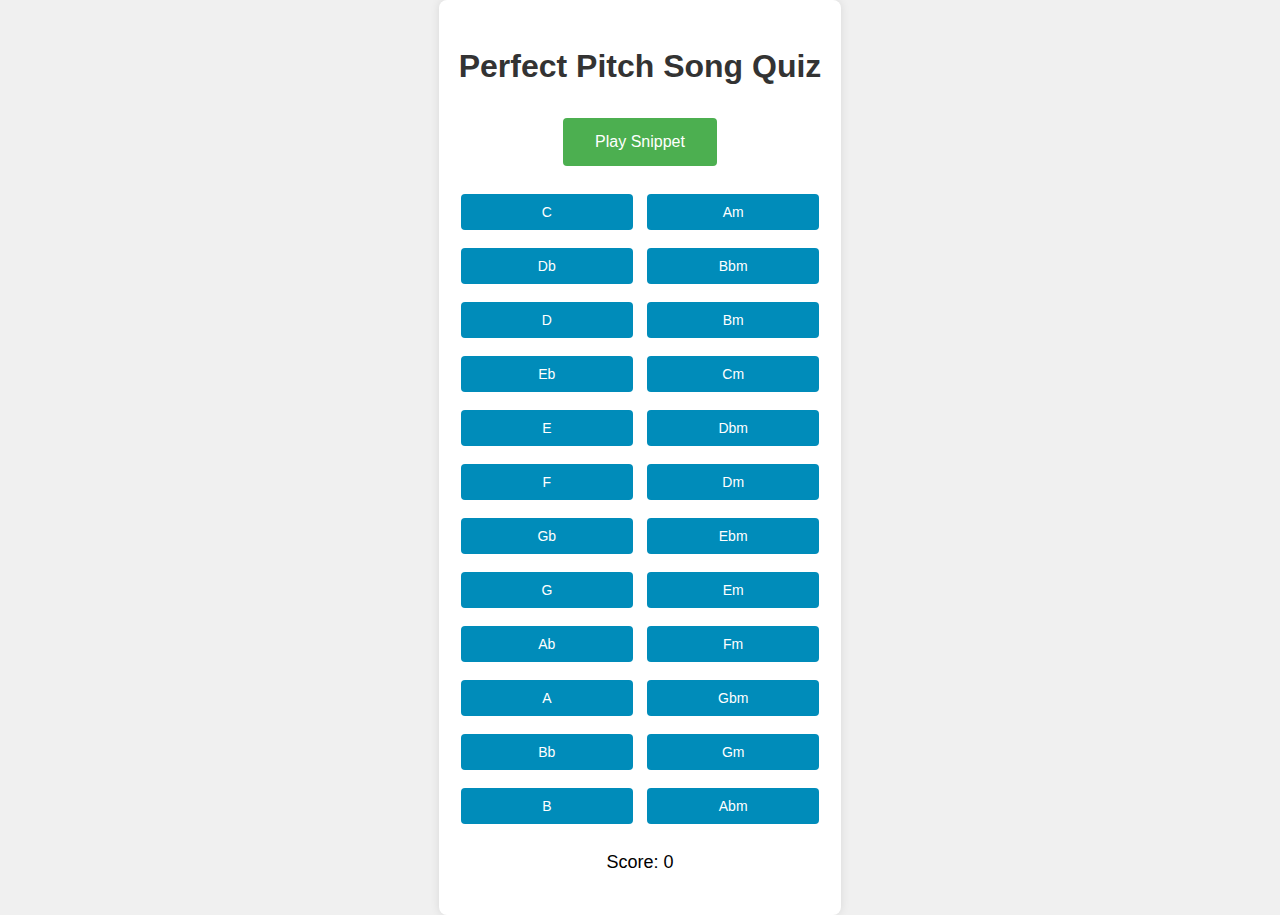
==== index.html @ 4c424f74 "Add files via upload" ====
<!DOCTYPE html>
<html lang="en">
  <head>
    <meta charset="UTF-8" />
    <meta name="viewport" content="width=device-width, initial-scale=1.0" />
    <title>Perfect Pitch Song Quiz</title>
    <link rel="stylesheet" href="styles.css" />
  </head>
  <body>
    <div class="container">
      <h1>Perfect Pitch Song Quiz</h1>
      <div id="quiz-container">
        <button id="play-button">Play Snippet</button>
        <div id="key-choices"></div>
        <p id="feedback"></p>
        <p id="score">Score: <span id="score-value">0</span></p>
      </div>
    </div>
    <script src="script.js"></script>
  </body>
</html>
---- styles.css ----
body {
  font-family: Arial, sans-serif;
  line-height: 1.6;
  margin: 0;
  padding: 0;
  display: flex;
  justify-content: center;
  align-items: center;
  min-height: 100vh;
  background-color: #f0f0f0;
}

.container {
  background-color: white;
  border-radius: 8px;
  padding: 20px;
  box-shadow: 0 0 10px rgba(0, 0, 0, 0.1);
  text-align: center;
}

h1 {
  color: #333;
}

#play-button {
  background-color: #4caf50;
  border: none;
  color: white;
  padding: 15px 32px;
  text-align: center;
  text-decoration: none;
  display: inline-block;
  font-size: 16px;
  margin: 4px 2px;
  cursor: pointer;
  border-radius: 4px;
}

#key-choices {
  display: grid;
  grid-template-columns: repeat(2, 1fr);
  gap: 10px;
  margin-top: 20px;
}

.key-button {
  background-color: #008cba;
  border: none;
  color: white;
  padding: 10px 20px;
  text-align: center;
  text-decoration: none;
  display: inline-block;
  font-size: 14px;
  margin: 4px 2px;
  cursor: pointer;
  border-radius: 4px;
}

#feedback {
  font-weight: bold;
  margin-top: 20px;
}

#score {
  margin-top: 20px;
  font-size: 18px;
}
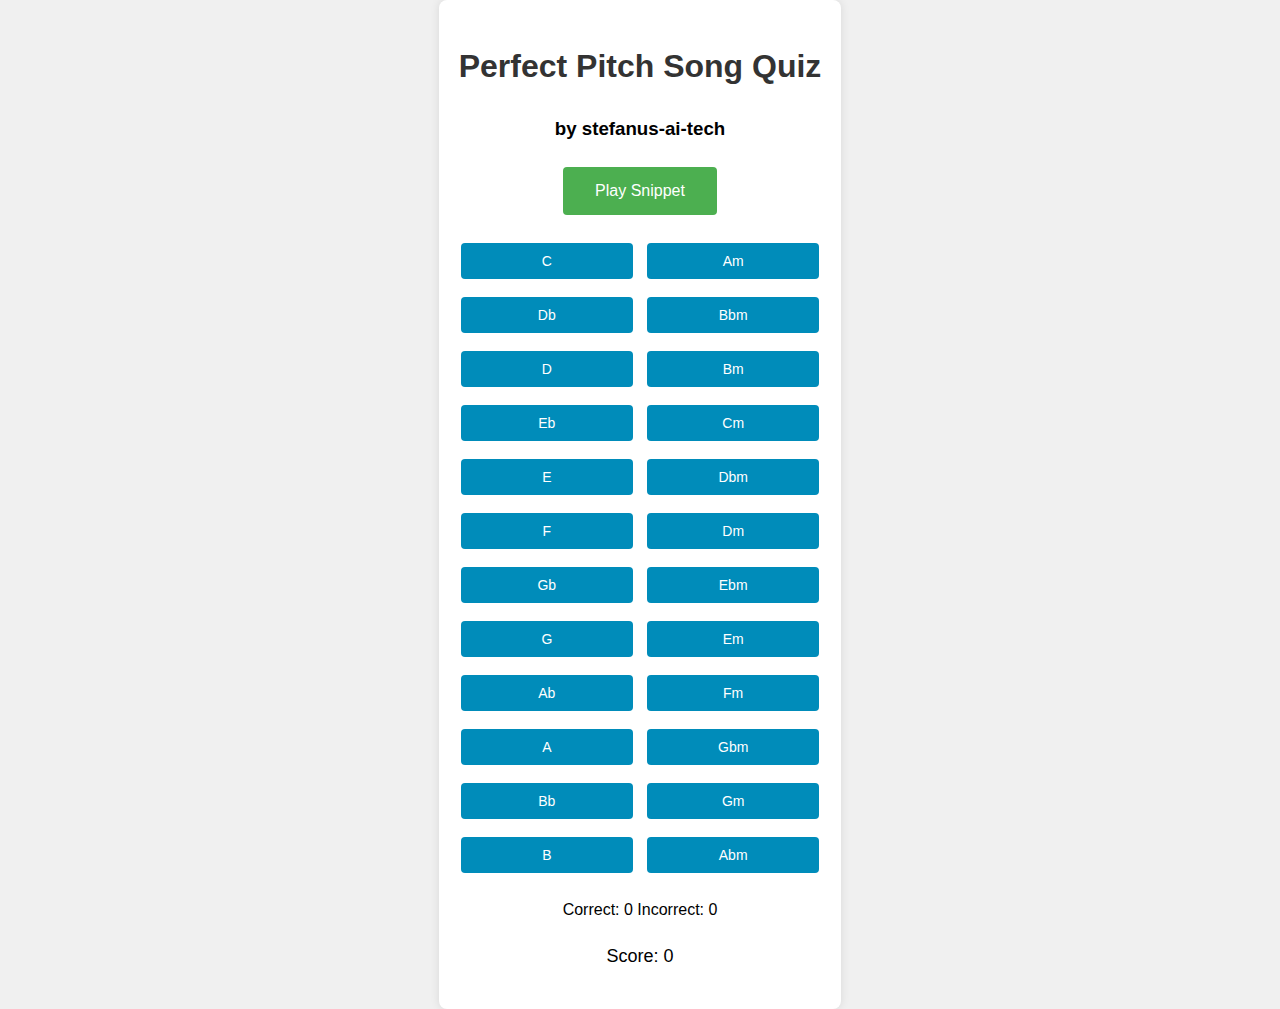
==== commit 2cba4281: "Update index.html" ====
--- a/index.html
+++ b/index.html
@@ -9,10 +9,19 @@
   <body>
     <div class="container">
       <h1>Perfect Pitch Song Quiz</h1>
+      <h3>by stefanus-ai-tech</h3>
       <div id="quiz-container">
         <button id="play-button">Play Snippet</button>
         <div id="key-choices"></div>
         <p id="feedback"></p>
+        <div class="score-container">
+          <span class="score-item"
+            >Correct: <span id="correct-count">0</span></span
+          >
+          <span class="score-item"
+            >Incorrect: <span id="incorrect-count">0</span></span
+          >
+        </div>
         <p id="score">Score: <span id="score-value">0</span></p>
       </div>
     </div>
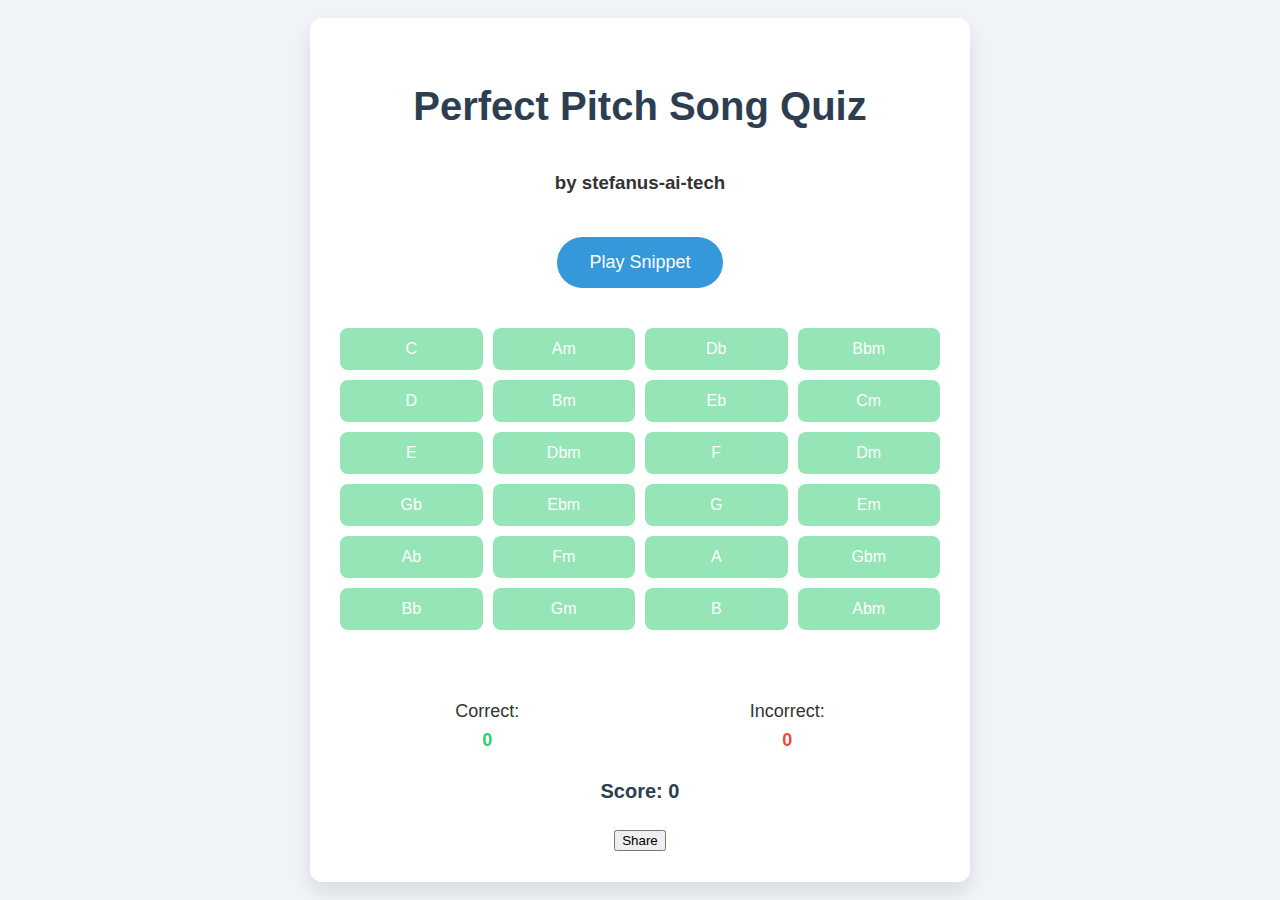
==== commit 12edfbbe: "Update index.html" ====
--- a/index.html
+++ b/index.html
@@ -23,6 +23,7 @@
           >
         </div>
         <p id="score">Score: <span id="score-value">0</span></p>
+        <button id="share-button">Share</button>
       </div>
     </div>
     <script src="script.js"></script>
--- a/styles.css
+++ b/styles.css
@@ -1,5 +1,5 @@
 body {
-  font-family: Arial, sans-serif;
+  font-family: 'Segoe UI', Tahoma, Geneva, Verdana, sans-serif;
   line-height: 1.6;
   margin: 0;
   padding: 0;
@@ -7,62 +7,104 @@
   justify-content: center;
   align-items: center;
   min-height: 100vh;
-  background-color: #f0f0f0;
+  background-color: #f0f4f8;
+  color: #333;
 }
 
 .container {
   background-color: white;
-  border-radius: 8px;
-  padding: 20px;
-  box-shadow: 0 0 10px rgba(0, 0, 0, 0.1);
+  border-radius: 12px;
+  padding: 30px;
+  box-shadow: 0 10px 20px rgba(0, 0, 0, 0.1);
   text-align: center;
+  max-width: 600px;
+  width: 90%;
 }
 
 h1 {
-  color: #333;
+  color: #2c3e50;
+  margin-bottom: 30px;
+  font-size: 2.5em;
 }
 
 #play-button {
-  background-color: #4caf50;
+  background-color: #3498db;
   border: none;
   color: white;
   padding: 15px 32px;
   text-align: center;
   text-decoration: none;
   display: inline-block;
-  font-size: 16px;
-  margin: 4px 2px;
+  font-size: 18px;
+  margin: 20px 0;
   cursor: pointer;
-  border-radius: 4px;
+  border-radius: 50px;
+  transition: background-color 0.3s ease;
+}
+
+#play-button:hover {
+  background-color: #2980b9;
 }
 
 #key-choices {
   display: grid;
-  grid-template-columns: repeat(2, 1fr);
+  grid-template-columns: repeat(4, 1fr);
   gap: 10px;
   margin-top: 20px;
 }
 
 .key-button {
-  background-color: #008cba;
+  background-color: #2ecc71;
   border: none;
   color: white;
-  padding: 10px 20px;
+  padding: 12px;
   text-align: center;
   text-decoration: none;
   display: inline-block;
-  font-size: 14px;
-  margin: 4px 2px;
+  font-size: 16px;
   cursor: pointer;
-  border-radius: 4px;
+  border-radius: 8px;
+  transition: background-color 0.3s ease, transform 0.1s ease;
+}
+
+.key-button:hover {
+  background-color: #27ae60;
+  transform: scale(1.05);
 }
 
 #feedback {
   font-weight: bold;
   margin-top: 20px;
+  font-size: 18px;
+  min-height: 27px;
 }
 
 #score {
   margin-top: 20px;
+  font-size: 20px;
+  font-weight: bold;
+  color: #2c3e50;
+}
+
+.score-container {
+  display: flex;
+  justify-content: space-around;
+  margin-top: 20px;
   font-size: 18px;
 }
+
+.score-item {
+  display: flex;
+  flex-direction: column;
+  align-items: center;
+}
+
+#correct-count {
+  color: #2ecc71;
+  font-weight: bold;
+}
+
+#incorrect-count {
+  color: #e74c3c;
+  font-weight: bold;
+}
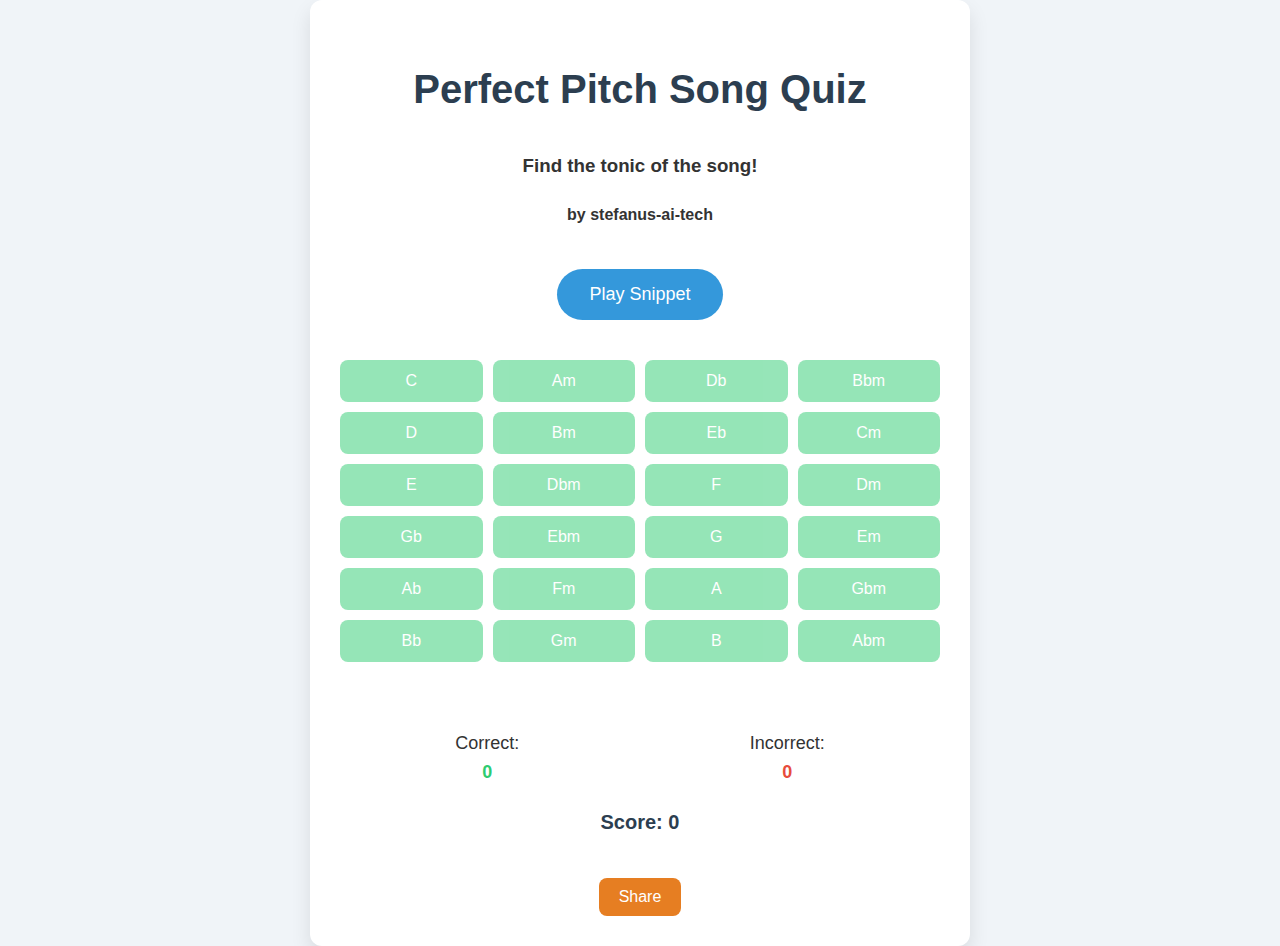
==== commit b9eb5fbe: "Update index.html" ====
--- a/index.html
+++ b/index.html
@@ -9,10 +9,14 @@
   <body>
     <div class="container">
       <h1>Perfect Pitch Song Quiz</h1>
-      <h3>by stefanus-ai-tech</h3>
+      <h3>Find the tonic of the song!</h3>
+      <h4>by stefanus-ai-tech</h4>
       <div id="quiz-container">
         <button id="play-button">Play Snippet</button>
-        <div id="key-choices"></div>
+        <div id="key-choices">
+          <div id="major-keys"></div>
+          <div id="minor-keys"></div>
+        </div>
         <p id="feedback"></p>
         <div class="score-container">
           <span class="score-item"
--- a/styles.css
+++ b/styles.css
@@ -9,6 +9,26 @@
   min-height: 100vh;
   background-color: #f0f4f8;
   color: #333;
+}
+
+/* Add this CSS to style the Share button */
+#share-button {
+  background-color: #e67e22;
+  border: none;
+  color: white;
+  padding: 10px 20px;
+  text-align: center;
+  text-decoration: none;
+  display: inline-block;
+  font-size: 16px;
+  margin-top: 20px;
+  cursor: pointer;
+  border-radius: 8px;
+  transition: background-color 0.3s ease;
+}
+
+#share-button:hover {
+  background-color: #d35400;
 }
 
 .container {
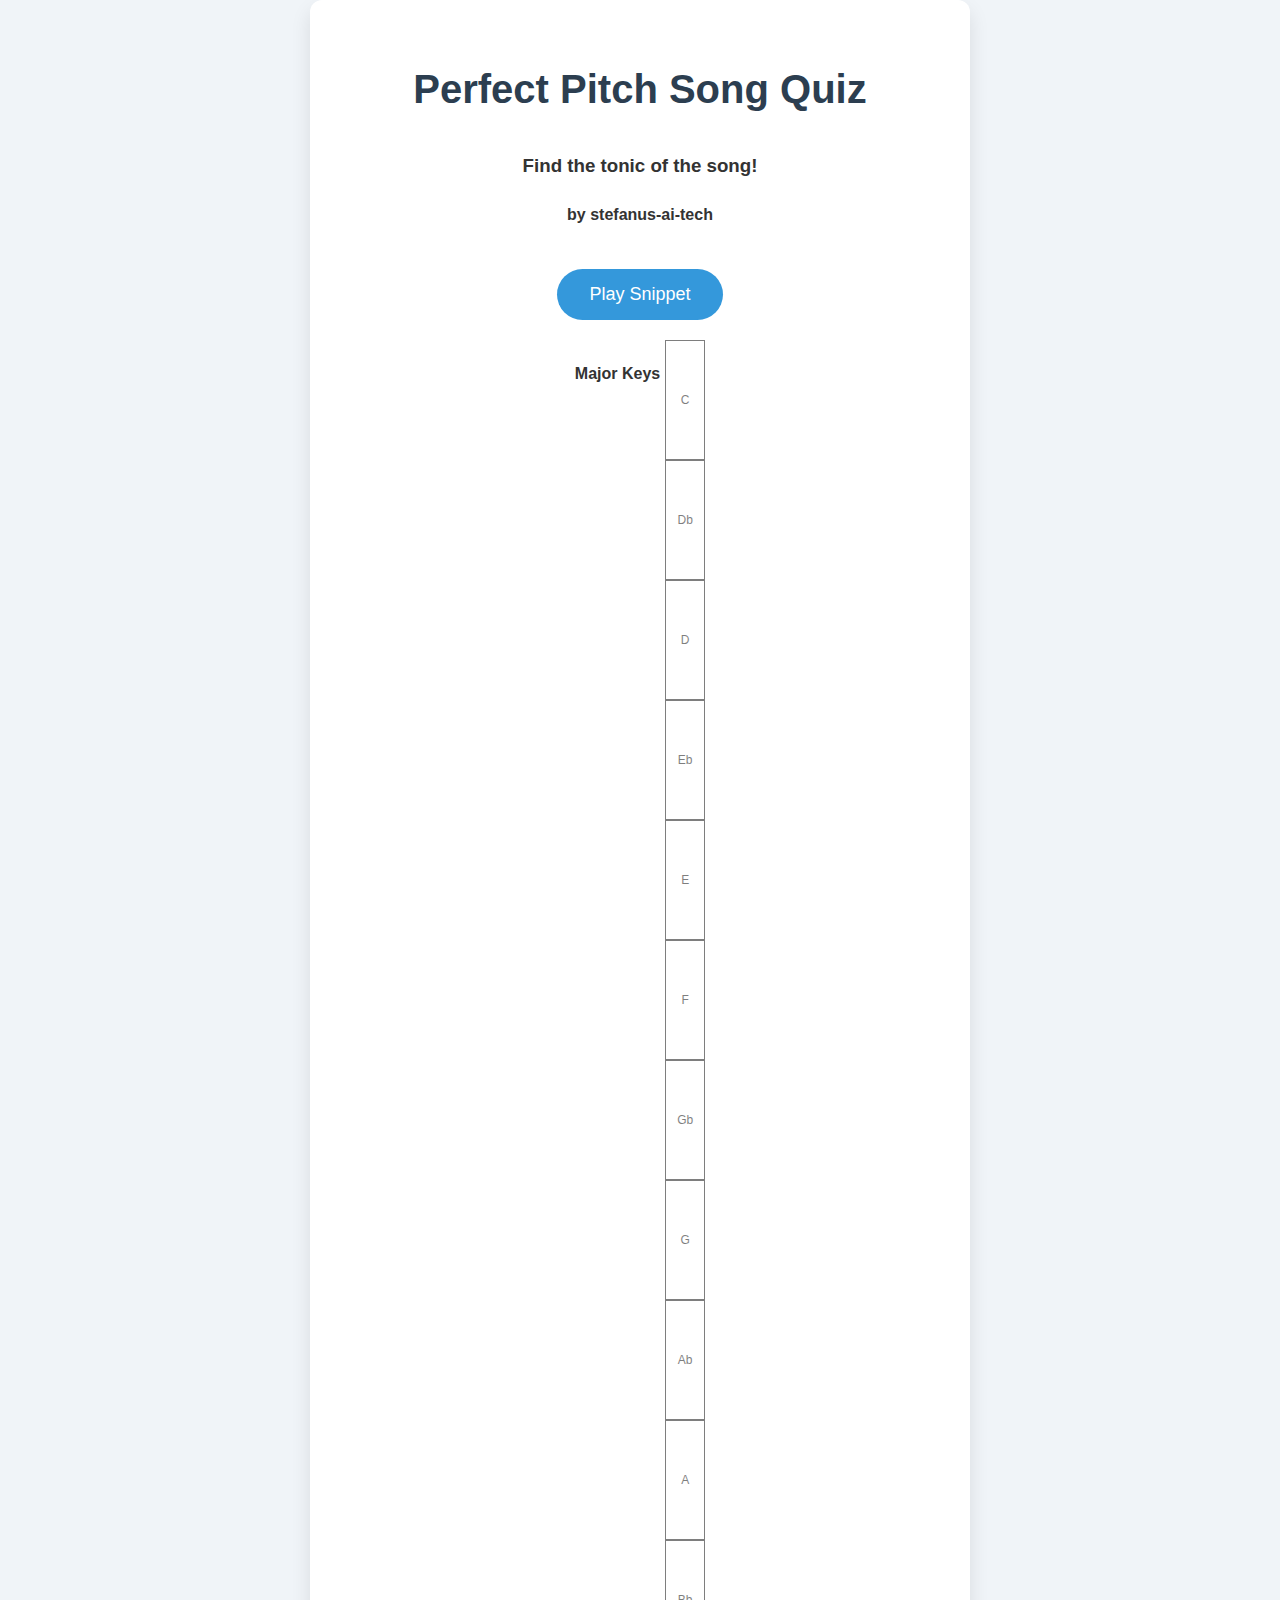
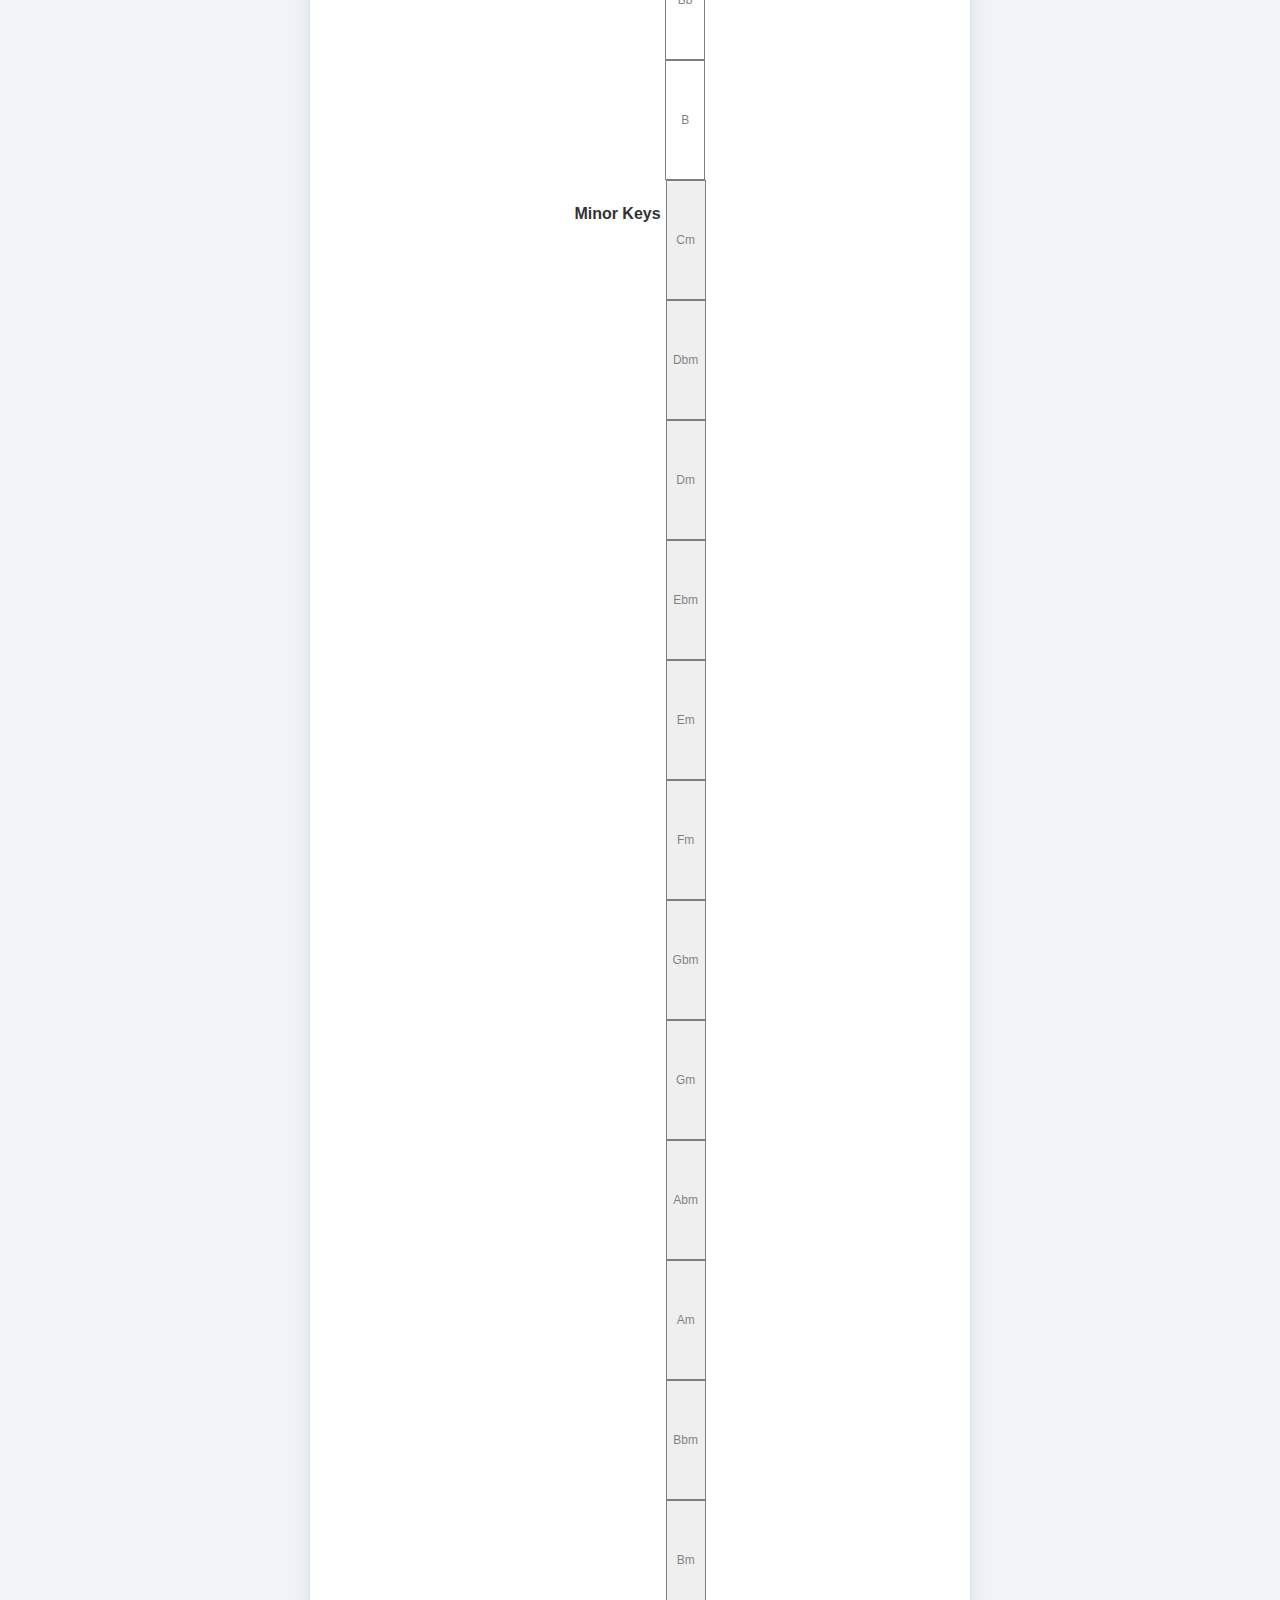
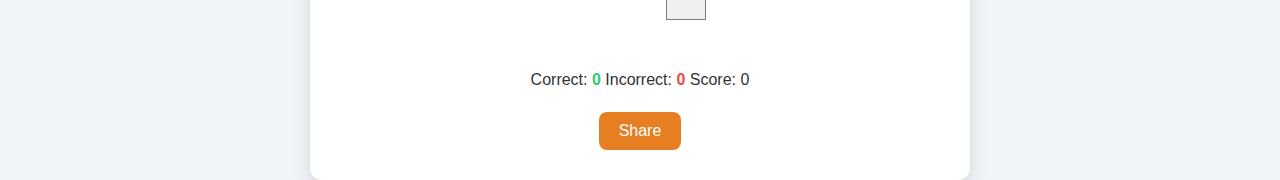
==== commit 5621ff32: "Update index.html" ====
--- a/index.html
+++ b/index.html
@@ -13,20 +13,22 @@
       <h4>by stefanus-ai-tech</h4>
       <div id="quiz-container">
         <button id="play-button">Play Snippet</button>
-        <div id="key-choices">
-          <div id="major-keys"></div>
-          <div id="minor-keys"></div>
+        <div id="key-choices-container">
+          <div id="major-keys">
+            <h4>Major Keys</h4>
+            <div class="keys-column"></div>
+          </div>
+          <div id="minor-keys">
+            <h4>Minor Keys</h4>
+            <div class="keys-column"></div>
+          </div>
         </div>
-        <p id="feedback"></p>
-        <div class="score-container">
-          <span class="score-item"
-            >Correct: <span id="correct-count">0</span></span
-          >
-          <span class="score-item"
-            >Incorrect: <span id="incorrect-count">0</span></span
-          >
+        <div id="feedback"></div>
+        <div id="score-container">
+          <span>Correct: <span id="correct-count">0</span></span>
+          <span>Incorrect: <span id="incorrect-count">0</span></span>
+          <span>Score: <span id="score-value">0</span></span>
         </div>
-        <p id="score">Score: <span id="score-value">0</span></p>
         <button id="share-button">Share</button>
       </div>
     </div>
--- a/styles.css
+++ b/styles.css
@@ -67,29 +67,69 @@
 }
 
 #key-choices {
-  display: grid;
-  grid-template-columns: repeat(4, 1fr);
-  gap: 10px;
+  display: flex;
+  flex-direction: column;
+  gap: 20px;
   margin-top: 20px;
 }
 
+#major-keys,
+#minor-keys {
+  display: flex;
+  justify-content: center;
+  gap: 5px;
+}
+
 .key-button {
-  background-color: #2ecc71;
-  border: none;
-  color: white;
-  padding: 12px;
+  background-color: #ffffff;
+  border: 1px solid #000000;
+  color: #000000;
+  padding: 2px;
   text-align: center;
   text-decoration: none;
-  display: inline-block;
-  font-size: 16px;
+  display: flex;
+  justify-content: center;
+  align-items: center;
+  font-size: 12px; /* Reduced font size */
   cursor: pointer;
-  border-radius: 8px;
   transition: background-color 0.3s ease, transform 0.1s ease;
+  width: 40px;
+  height: 120px;
+}
+
+.key-button span {
+  /* Remove vertical orientation styles */
+  transform: none;
+  writing-mode: horizontal-tb;
+  text-orientation: mixed;
 }
 
 .key-button:hover {
-  background-color: #27ae60;
+  background-color: #f0f0f0;
   transform: scale(1.05);
+}
+
+.key-button.major-key {
+  background-color: #ffffff;
+}
+
+.key-button.minor-key {
+  background-color: #e0e0e0;
+}
+
+h3 {
+  margin-bottom: 10px;
+  color: #333;
+}
+
+/* Adjust the layout for smaller screens */
+@media (max-width: 600px) {
+  .key-button {
+    padding: 10px 5px;
+    font-size: 12px;
+    width: 30px;
+    height: 90px;
+  }
 }
 
 #feedback {
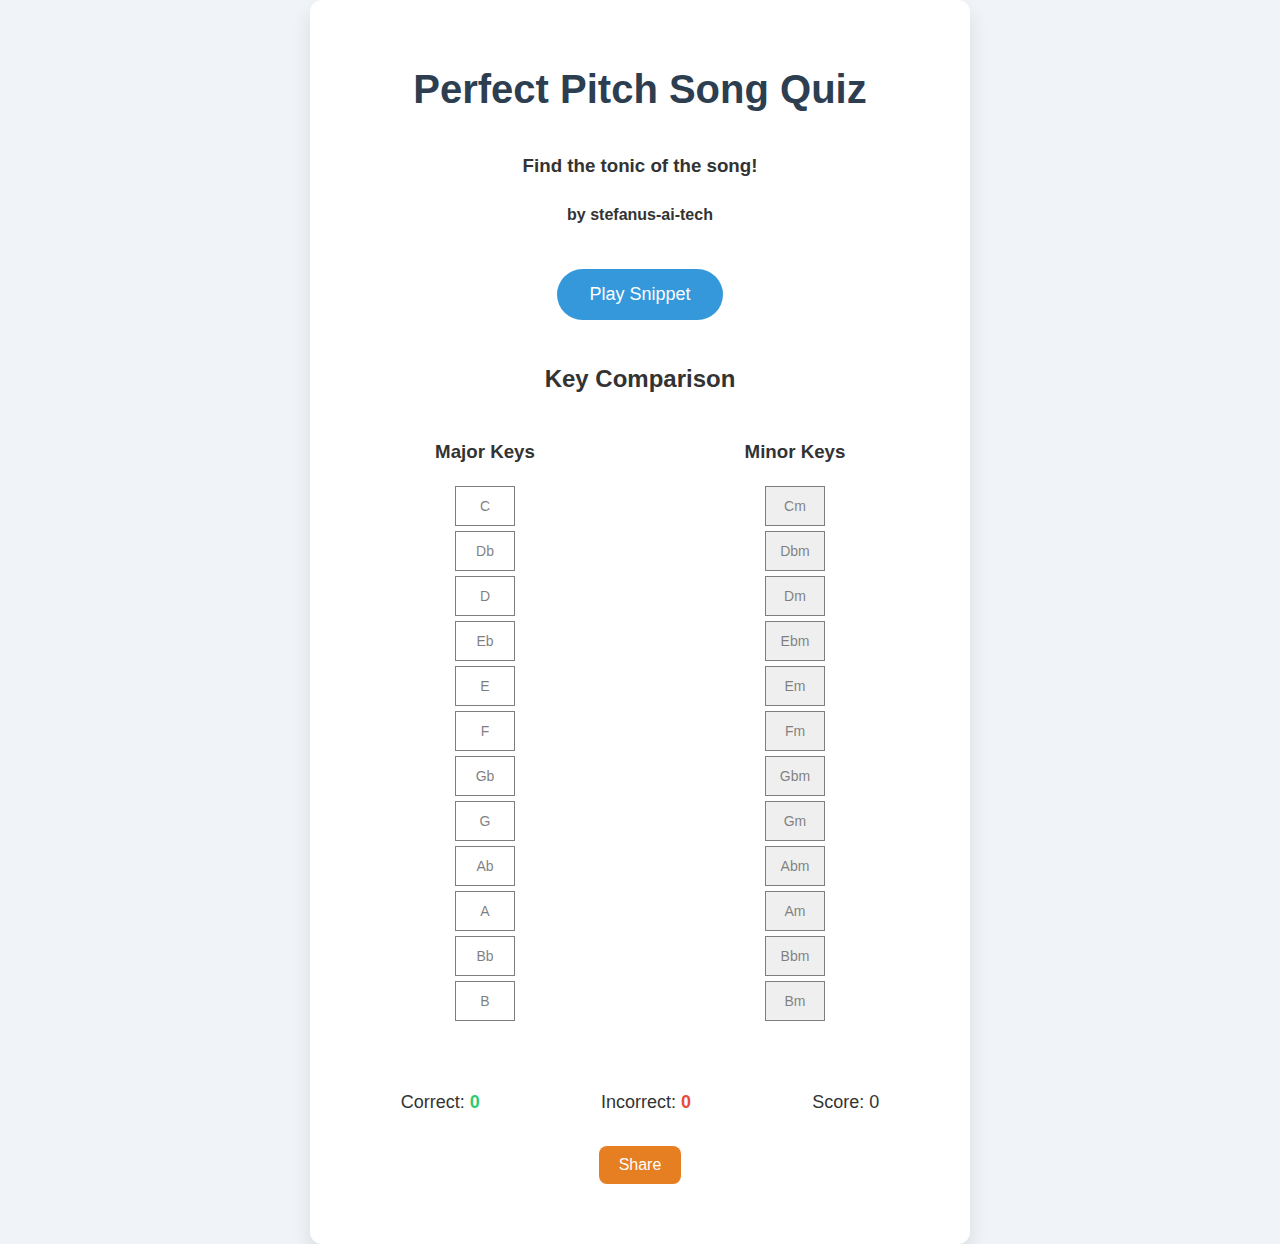
==== commit c51b79d8: "Update index.html" ====
--- a/index.html
+++ b/index.html
@@ -13,14 +13,17 @@
       <h4>by stefanus-ai-tech</h4>
       <div id="quiz-container">
         <button id="play-button">Play Snippet</button>
-        <div id="key-choices-container">
-          <div id="major-keys">
-            <h4>Major Keys</h4>
-            <div class="keys-column"></div>
-          </div>
-          <div id="minor-keys">
-            <h4>Minor Keys</h4>
-            <div class="keys-column"></div>
+        <div id="key-comparison">
+          <h2>Key Comparison</h2>
+          <div id="key-choices-container">
+            <div id="major-keys">
+              <h3>Major Keys</h3>
+              <div class="keys-column"></div>
+            </div>
+            <div id="minor-keys">
+              <h3>Minor Keys</h3>
+              <div class="keys-column"></div>
+            </div>
           </div>
         </div>
         <div id="feedback"></div>
--- a/styles.css
+++ b/styles.css
@@ -39,6 +39,8 @@
   text-align: center;
   max-width: 600px;
   width: 90%;
+  position: relative;
+  padding-bottom: 70px; /* Make space for the Share button */
 }
 
 h1 {
@@ -66,17 +68,28 @@
   background-color: #2980b9;
 }
 
-#key-choices {
+#quiz-container {
+  position: relative;
+}
+
+#key-choices-container {
   display: flex;
-  flex-direction: column;
+  justify-content: space-between;
   gap: 20px;
   margin-top: 20px;
 }
 
 #major-keys,
 #minor-keys {
+  flex: 1;
   display: flex;
-  justify-content: center;
+  flex-direction: column;
+  align-items: center;
+}
+
+.keys-column {
+  display: flex;
+  flex-direction: column;
   gap: 5px;
 }
 
@@ -84,24 +97,17 @@
   background-color: #ffffff;
   border: 1px solid #000000;
   color: #000000;
-  padding: 2px;
+  padding: 10px;
   text-align: center;
   text-decoration: none;
   display: flex;
   justify-content: center;
   align-items: center;
-  font-size: 12px; /* Reduced font size */
+  font-size: 14px;
   cursor: pointer;
   transition: background-color 0.3s ease, transform 0.1s ease;
-  width: 40px;
-  height: 120px;
-}
-
-.key-button span {
-  /* Remove vertical orientation styles */
-  transform: none;
-  writing-mode: horizontal-tb;
-  text-orientation: mixed;
+  width: 60px;
+  height: 40px;
 }
 
 .key-button:hover {
@@ -109,26 +115,47 @@
   transform: scale(1.05);
 }
 
-.key-button.major-key {
-  background-color: #ffffff;
-}
-
 .key-button.minor-key {
   background-color: #e0e0e0;
 }
 
-h3 {
-  margin-bottom: 10px;
-  color: #333;
+#score-container {
+  display: flex;
+  justify-content: space-around;
+  margin-top: 20px;
+  font-size: 18px;
 }
 
-/* Adjust the layout for smaller screens */
-@media (max-width: 600px) {
+#share-button {
+  position: relative;
+  bottom: -10px;
+  right: 0px;
+  background-color: #e67e22;
+  border: none;
+  color: white;
+  padding: 10px 20px;
+  text-align: center;
+  text-decoration: none;
+  display: inline-block;
+  font-size: 16px;
+  cursor: pointer;
+  border-radius: 8px;
+  transition: background-color 0.3s ease;
+}
+
+#share-button:hover {
+  background-color: #d35400;
+}
+
+@media (max-width: 480px) {
+  #key-choices-container {
+    flex-direction: column;
+  }
+
   .key-button {
-    padding: 10px 5px;
+    width: 50px;
+    height: 35px;
     font-size: 12px;
-    width: 30px;
-    height: 90px;
   }
 }
 
